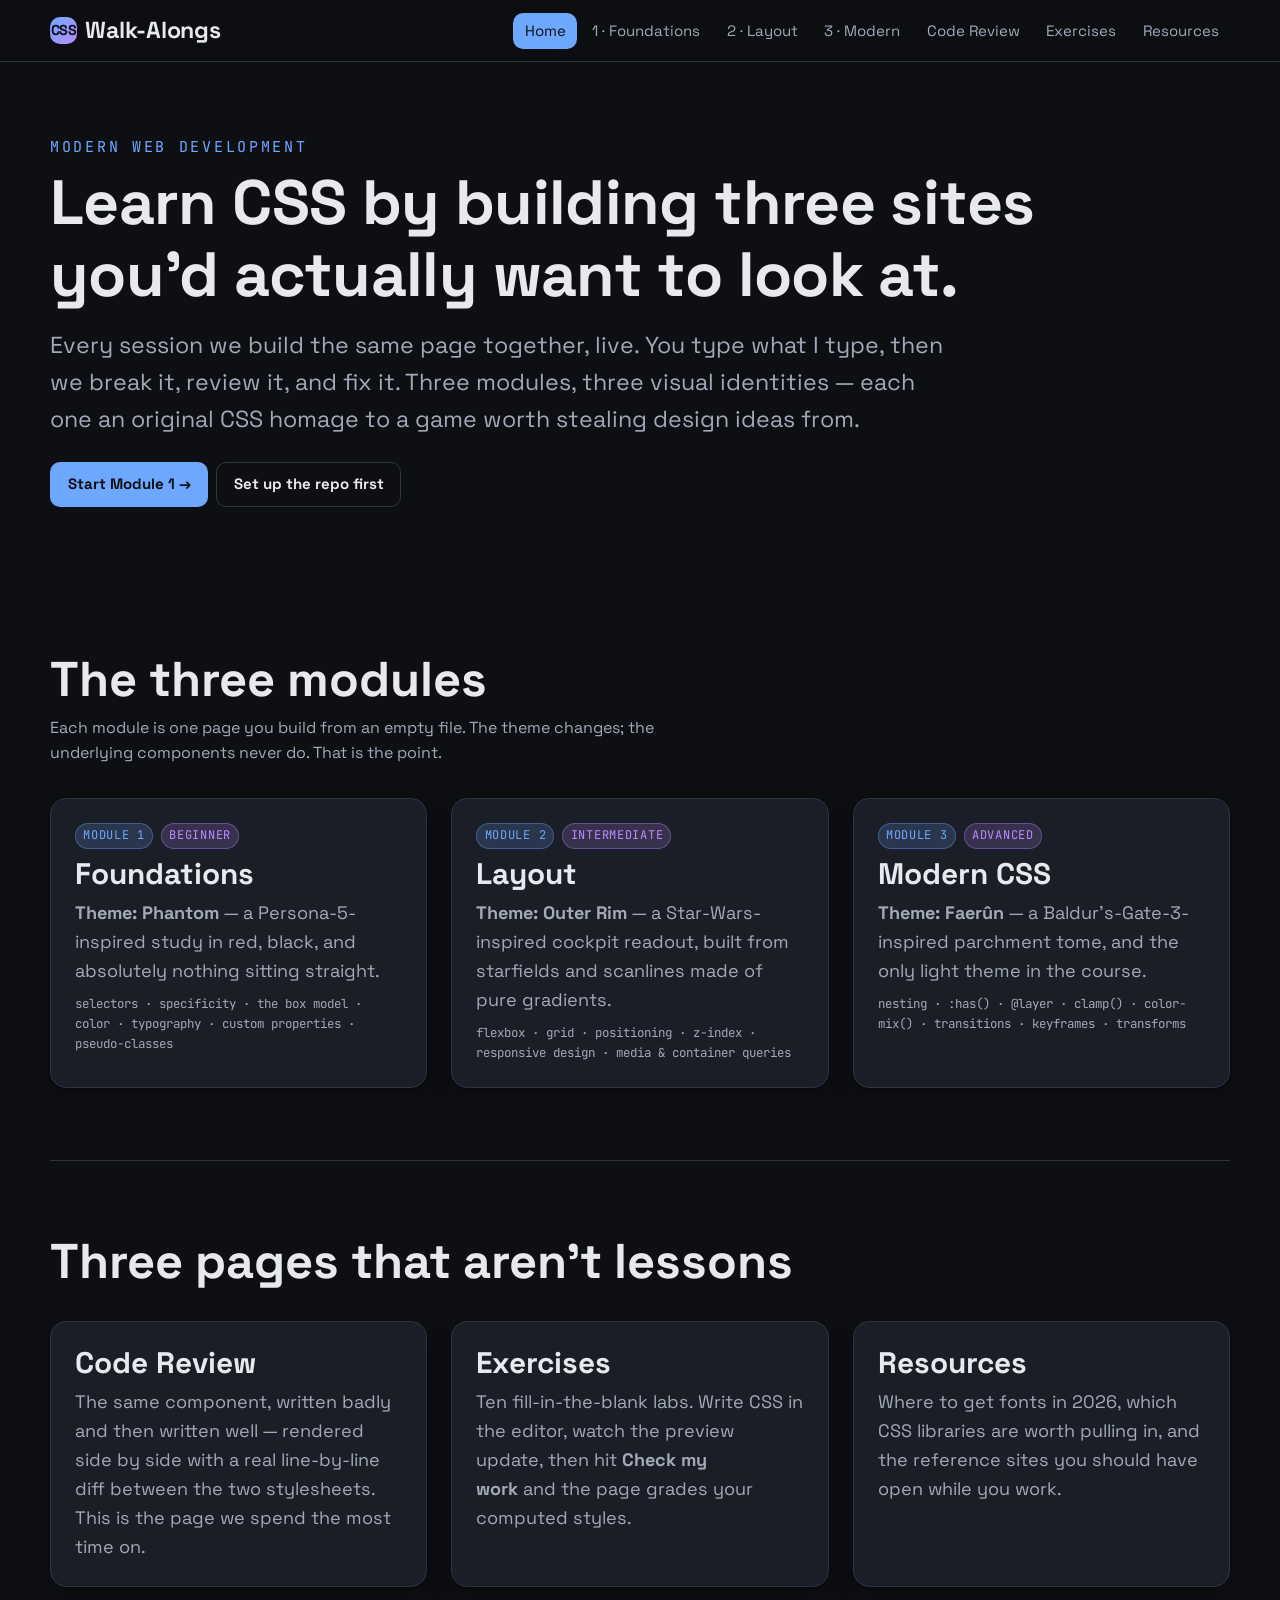
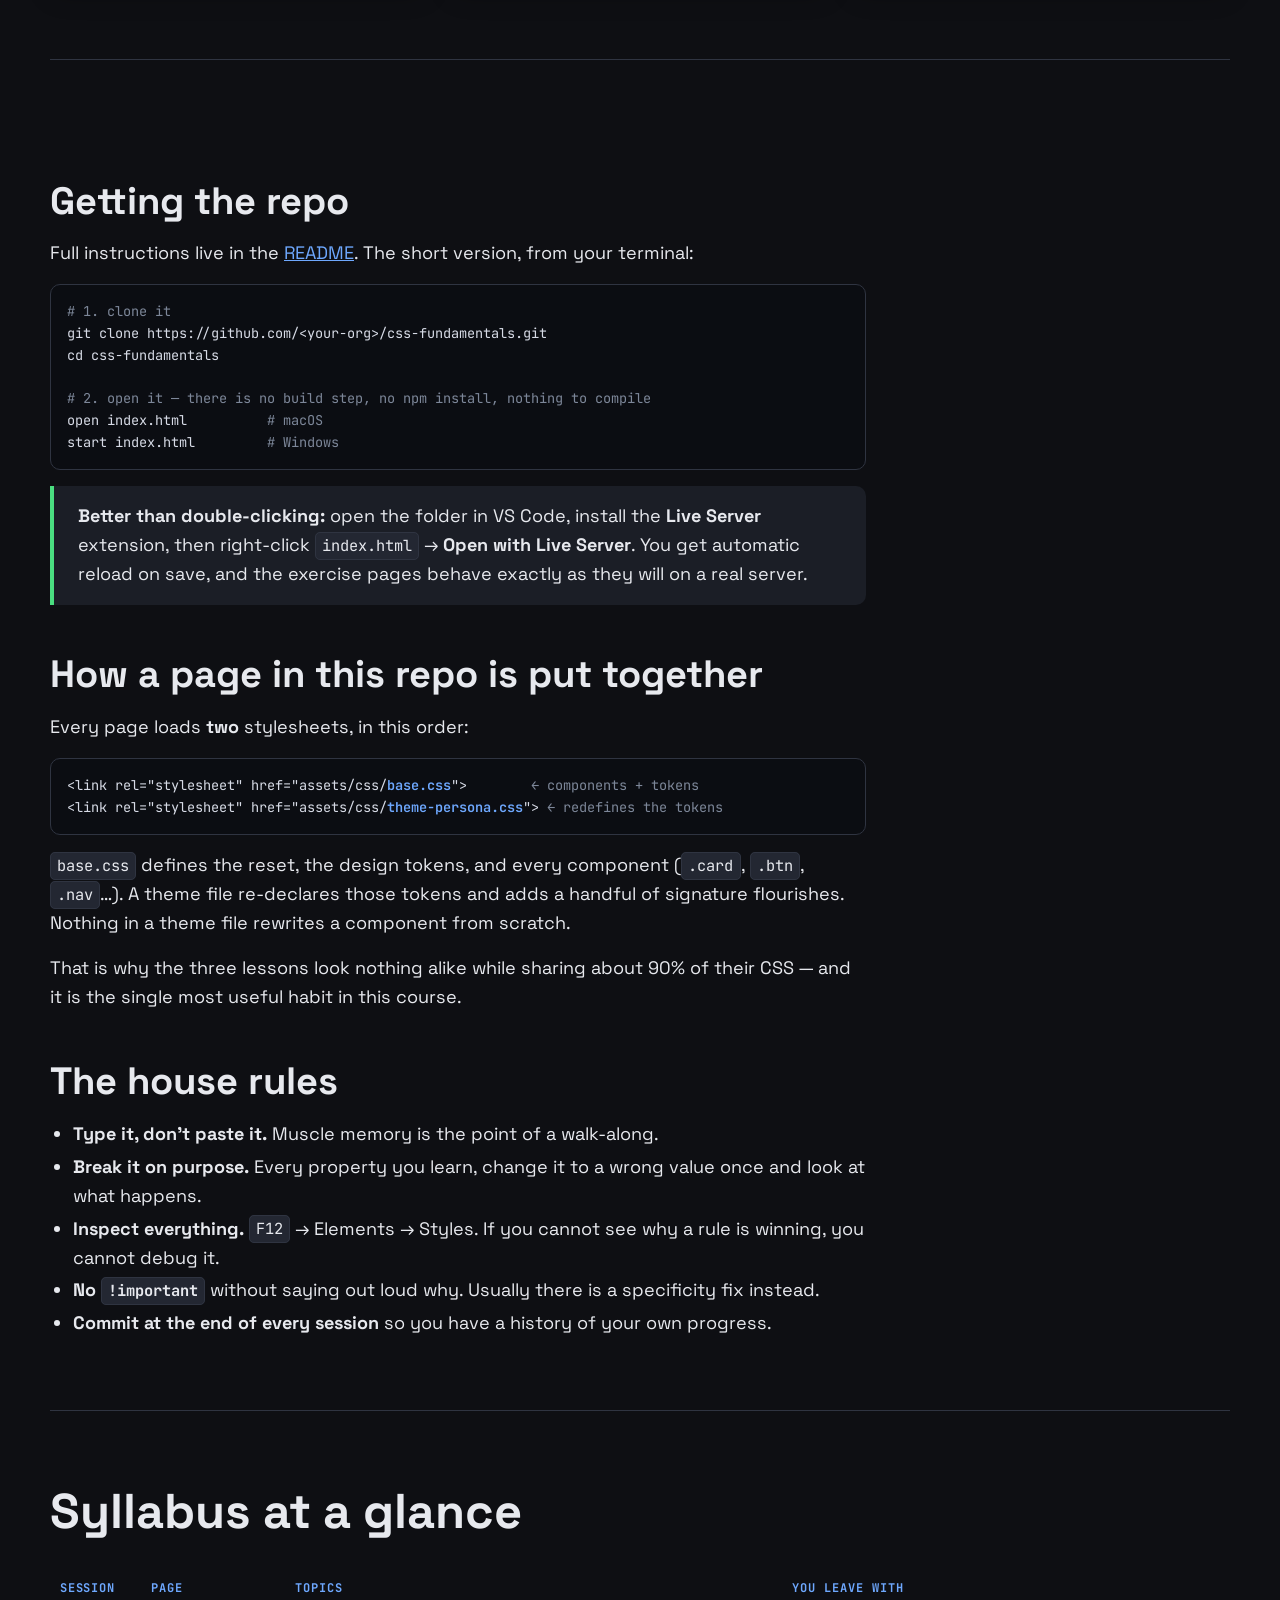
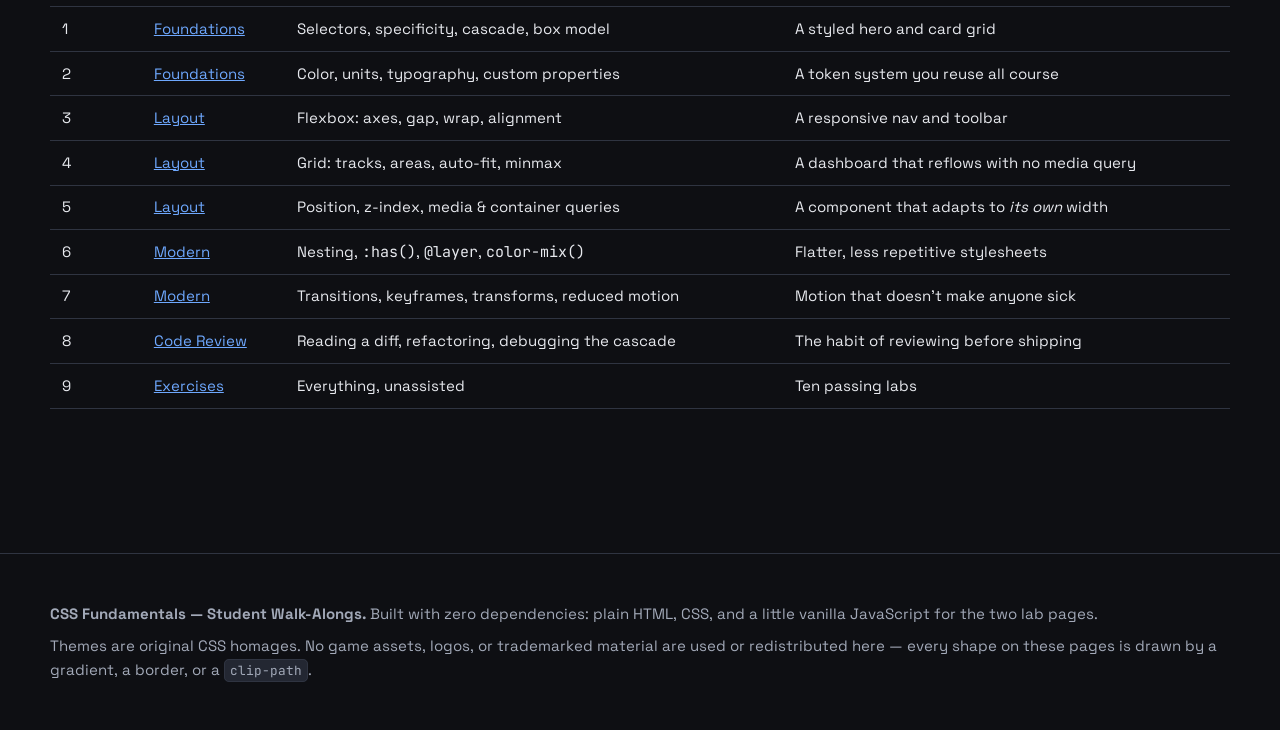
==== index.html @ 010ada00 "Add CSS Fundamentals course site A dependency-free teaching site for a beginner-to-advanced CSS cour" ====
<!doctype html>
<html lang="en">
<head>
<meta charset="utf-8">
<meta name="viewport" content="width=device-width, initial-scale=1">
<title>CSS Fundamentals — Student Walk-Alongs</title>
<meta name="description" content="A hands-on CSS course: three game-themed lessons, a live code-review page, and fill-in-the-blank exercises you can check in the browser.">
<link rel="icon" href="data:image/svg+xml,<svg xmlns=%22http://www.w3.org/2000/svg%22 viewBox=%220 0 100 100%22><text y=%22.9em%22 font-size=%2290%22>🎨</text></svg>">
<link rel="preconnect" href="https://fonts.googleapis.com">
<link rel="preconnect" href="https://fonts.gstatic.com" crossorigin>
<link href="https://fonts.googleapis.com/css2?family=Space+Grotesk:wght@400;500;700&family=JetBrains+Mono:wght@400;600&display=swap" rel="stylesheet">
<link rel="stylesheet" href="assets/css/base.css">
</head>
<body class="page">
<a class="skip-link" href="#main">Skip to content</a>

<header class="site-header">
  <div class="wrap site-header__inner">
    <a class="brand" href="index.html"><span class="brand__mark">CSS</span> Walk-Alongs</a>
    <nav class="nav" aria-label="Main">
      <a href="index.html" aria-current="page"><span>Home</span></a>
      <a href="lesson-1-persona.html"><span>1 · Foundations</span></a>
      <a href="lesson-2-starwars.html"><span>2 · Layout</span></a>
      <a href="lesson-3-baldursgate.html"><span>3 · Modern</span></a>
      <a href="code-review.html"><span>Code Review</span></a>
      <a href="exercises.html"><span>Exercises</span></a>
      <a href="resources.html"><span>Resources</span></a>
    </nav>
  </div>
</header>

<main id="main">

  <section class="wrap hero">
    <p class="eyebrow">Modern Web Development</p>
    <h1>Learn CSS by building three sites you'd actually want to look at.</h1>
    <p class="lede">
      Every session we build the same page together, live. You type what I type,
      then we break it, review it, and fix it. Three modules, three visual
      identities — each one an original CSS homage to a game worth stealing
      design ideas from.
    </p>
    <div class="cluster" style="margin-block-start: var(--space-m);">
      <a class="btn" href="lesson-1-persona.html">Start Module 1 →</a>
      <a class="btn btn--ghost" href="#setup">Set up the repo first</a>
    </div>
  </section>

  <section class="wrap section" id="modules">
    <h2 style="font-size: var(--step-4);">The three modules</h2>
    <p class="dim" style="margin-block: var(--space-2xs) var(--space-l); max-inline-size: 62ch;">
      Each module is one page you build from an empty file. The theme changes;
      the underlying components never do. That is the point.
    </p>

    <div class="grid" style="--min: 300px;">

      <a class="card" href="lesson-1-persona.html">
        <div class="cluster"><span class="tag">Module 1</span><span class="tag tag--2">Beginner</span></div>
        <h3>Foundations</h3>
        <p><b>Theme: Phantom</b> — a Persona-5-inspired study in red, black, and
          absolutely nothing sitting straight.</p>
        <p class="mono" style="font-size:0.78rem;">
          selectors · specificity · the box model · color · typography ·
          custom properties · pseudo-classes
        </p>
      </a>

      <a class="card" href="lesson-2-starwars.html">
        <div class="cluster"><span class="tag">Module 2</span><span class="tag tag--2">Intermediate</span></div>
        <h3>Layout</h3>
        <p><b>Theme: Outer Rim</b> — a Star-Wars-inspired cockpit readout, built
          from starfields and scanlines made of pure gradients.</p>
        <p class="mono" style="font-size:0.78rem;">
          flexbox · grid · positioning · z-index · responsive design ·
          media &amp; container queries
        </p>
      </a>

      <a class="card" href="lesson-3-baldursgate.html">
        <div class="cluster"><span class="tag">Module 3</span><span class="tag tag--2">Advanced</span></div>
        <h3>Modern CSS</h3>
        <p><b>Theme: Faerûn</b> — a Baldur's-Gate-3-inspired parchment tome, and
          the only light theme in the course.</p>
        <p class="mono" style="font-size:0.78rem;">
          nesting · :has() · @layer · clamp() · color-mix() · transitions ·
          keyframes · transforms
        </p>
      </a>

    </div>
  </section>

  <section class="wrap section" id="tools">
    <h2 style="font-size: var(--step-4);">Three pages that aren't lessons</h2>
    <div class="grid" style="--min: 260px; margin-block-start: var(--space-l);">

      <a class="card" href="code-review.html">
        <h3>Code Review</h3>
        <p>The same component, written badly and then written well — rendered
          side by side with a real line-by-line diff between the two
          stylesheets. This is the page we spend the most time on.</p>
      </a>

      <a class="card" href="exercises.html">
        <h3>Exercises</h3>
        <p>Ten fill-in-the-blank labs. Write CSS in the editor, watch the
          preview update, then hit <b>Check my work</b> and the page grades
          your computed styles.</p>
      </a>

      <a class="card" href="resources.html">
        <h3>Resources</h3>
        <p>Where to get fonts in 2026, which CSS libraries are worth pulling in,
          and the reference sites you should have open while you work.</p>
      </a>

    </div>
  </section>

  <section class="wrap section" id="setup">
    <div class="prose">
      <h2>Getting the repo</h2>
      <p>
        Full instructions live in the <a href="README.md">README</a>. The short
        version, from your terminal:
      </p>
      <pre class="code"><i># 1. clone it</i>
git clone https://github.com/&lt;your-org&gt;/css-fundamentals.git
cd css-fundamentals

<i># 2. open it — there is no build step, no npm install, nothing to compile</i>
open index.html          <i># macOS</i>
start index.html         <i># Windows</i></pre>
      <div class="note note--tip">
        <strong>Better than double-clicking:</strong> open the folder in VS Code,
        install the <b>Live Server</b> extension, then right-click
        <code class="inline">index.html</code> → <b>Open with Live Server</b>.
        You get automatic reload on save, and the exercise pages behave exactly
        as they will on a real server.
      </div>

      <h2>How a page in this repo is put together</h2>
      <p>
        Every page loads <b>two</b> stylesheets, in this order:
      </p>
      <pre class="code">&lt;link rel="stylesheet" href="assets/css/<b>base.css</b>"&gt;        <i>← components + tokens</i>
&lt;link rel="stylesheet" href="assets/css/<b>theme-persona.css</b>"&gt; <i>← redefines the tokens</i></pre>
      <p>
        <code class="inline">base.css</code> defines the reset, the design
        tokens, and every component (<code class="inline">.card</code>,
        <code class="inline">.btn</code>, <code class="inline">.nav</code>…).
        A theme file re-declares those tokens and adds a handful of signature
        flourishes. Nothing in a theme file rewrites a component from scratch.
      </p>
      <p>
        That is why the three lessons look nothing alike while sharing about
        90% of their CSS — and it is the single most useful habit in this
        course.
      </p>

      <h2>The house rules</h2>
      <ul>
        <li><b>Type it, don't paste it.</b> Muscle memory is the point of a walk-along.</li>
        <li><b>Break it on purpose.</b> Every property you learn, change it to a wrong value once and look at what happens.</li>
        <li><b>Inspect everything.</b> <code class="inline">F12</code> → Elements → Styles. If you cannot see why a rule is winning, you cannot debug it.</li>
        <li><b>No <code class="inline">!important</code></b> without saying out loud why. Usually there is a specificity fix instead.</li>
        <li><b>Commit at the end of every session</b> so you have a history of your own progress.</li>
      </ul>
    </div>
  </section>

  <section class="wrap section" id="syllabus">
    <h2 style="font-size: var(--step-4); margin-block-end: var(--space-l);">Syllabus at a glance</h2>
    <div class="table-scroll">
      <table class="data">
        <thead>
          <tr><th>Session</th><th>Page</th><th>Topics</th><th>You leave with</th></tr>
        </thead>
        <tbody>
          <tr>
            <td>1</td><td><a href="lesson-1-persona.html">Foundations</a></td>
            <td>Selectors, specificity, cascade, box model</td>
            <td>A styled hero and card grid</td>
          </tr>
          <tr>
            <td>2</td><td><a href="lesson-1-persona.html#type">Foundations</a></td>
            <td>Color, units, typography, custom properties</td>
            <td>A token system you reuse all course</td>
          </tr>
          <tr>
            <td>3</td><td><a href="lesson-2-starwars.html#flex">Layout</a></td>
            <td>Flexbox: axes, gap, wrap, alignment</td>
            <td>A responsive nav and toolbar</td>
          </tr>
          <tr>
            <td>4</td><td><a href="lesson-2-starwars.html#grid">Layout</a></td>
            <td>Grid: tracks, areas, auto-fit, minmax</td>
            <td>A dashboard that reflows with no media query</td>
          </tr>
          <tr>
            <td>5</td><td><a href="lesson-2-starwars.html#responsive">Layout</a></td>
            <td>Position, z-index, media &amp; container queries</td>
            <td>A component that adapts to <em>its own</em> width</td>
          </tr>
          <tr>
            <td>6</td><td><a href="lesson-3-baldursgate.html#nesting">Modern</a></td>
            <td>Nesting, <code>:has()</code>, <code>@layer</code>, <code>color-mix()</code></td>
            <td>Flatter, less repetitive stylesheets</td>
          </tr>
          <tr>
            <td>7</td><td><a href="lesson-3-baldursgate.html#motion">Modern</a></td>
            <td>Transitions, keyframes, transforms, reduced motion</td>
            <td>Motion that doesn't make anyone sick</td>
          </tr>
          <tr>
            <td>8</td><td><a href="code-review.html">Code Review</a></td>
            <td>Reading a diff, refactoring, debugging the cascade</td>
            <td>The habit of reviewing before shipping</td>
          </tr>
          <tr>
            <td>9</td><td><a href="exercises.html">Exercises</a></td>
            <td>Everything, unassisted</td>
            <td>Ten passing labs</td>
          </tr>
        </tbody>
      </table>
    </div>
  </section>

</main>

<footer class="site-footer">
  <div class="wrap">
    <p><b>CSS Fundamentals — Student Walk-Alongs.</b> Built with zero dependencies:
       plain HTML, CSS, and a little vanilla JavaScript for the two lab pages.</p>
    <p style="margin-block-start: var(--space-2xs);">
      Themes are original CSS homages. No game assets, logos, or trademarked
      material are used or redistributed here — every shape on these pages is
      drawn by a gradient, a border, or a <code class="inline">clip-path</code>.
    </p>
  </div>
</footer>

</body>
</html>
---- assets/css/base.css ----
/* ==========================================================================
   base.css — the shared foundation for every page in this course.
   --------------------------------------------------------------------------
   Read this file first. Everything else in /assets/css only *re-declares the
   custom properties* defined here. That is the whole trick behind theming:
   one set of components, many looks.

   Sections:
     1. Modern reset
     2. Design tokens (custom properties)
     3. Layout primitives
     4. Components (header, cards, buttons, code blocks, tables, footer)
     5. Utilities
     6. Accessibility & print
   ========================================================================== */


/* 1. MODERN RESET ========================================================= */
/* A reset erases the browser's opinionated defaults so every browser starts
   from the same place. This is a trimmed version of the Josh Comeau reset. */

*,
*::before,
*::after {
  box-sizing: border-box;  /* padding + border count INSIDE the width */
}

* {
  margin: 0;               /* kill default margins; we add them back on purpose */
}

html {
  -webkit-text-size-adjust: 100%;
  scroll-behavior: smooth;
}

/* Respect people who get motion sick. Always pair smooth scroll with this. */
@media (prefers-reduced-motion: reduce) {
  html { scroll-behavior: auto; }
  *, *::before, *::after {
    animation-duration: 0.01ms !important;
    animation-iteration-count: 1 !important;
    transition-duration: 0.01ms !important;
  }
}

body {
  min-block-size: 100vh;
  line-height: 1.6;
  -webkit-font-smoothing: antialiased;
  font-family: var(--font-body);
  background-color: var(--bg);
  color: var(--text);
}

img, picture, video, canvas, svg {
  display: block;      /* removes the mysterious gap under images */
  max-inline-size: 100%;
}

input, button, textarea, select {
  font: inherit;       /* form controls do NOT inherit fonts by default */
  color: inherit;
}

p, h1, h2, h3, h4, h5, h6 {
  overflow-wrap: break-word;
}

h1, h2, h3, h4 {
  line-height: 1.15;
  text-wrap: balance;  /* modern: stops one lonely word on the last line */
  font-family: var(--font-display);
  font-weight: var(--display-weight, 700);
}

p { text-wrap: pretty; }

a { color: var(--accent); }


/* 2. DESIGN TOKENS ======================================================== */
/* Custom properties ("CSS variables"). They cascade and inherit, which is why
   re-declaring them on :root in a theme file re-skins the entire site. */

:root {
  /* -- Color ------------------------------------------------------------- */
  --bg:          #0e0f13;
  --bg-2:        #15171d;
  --surface:     #1b1e26;
  --surface-2:   #232732;
  --border:      #2f3441;
  --text:        #e7e9ee;
  --text-dim:    #a2a9b8;
  --accent:      #6ea8fe;
  --accent-2:    #b98cff;
  --ok:          #4ade80;
  --warn:        #fbbf24;
  --err:         #f87171;

  /* -- Type -------------------------------------------------------------- */
  --font-display: "Space Grotesk", "Segoe UI", system-ui, sans-serif;
  --font-body:    "Space Grotesk", system-ui, -apple-system, sans-serif;
  --font-mono:    "JetBrains Mono", ui-monospace, "SF Mono", Menlo, monospace;
  --display-weight: 700;
  --display-transform: none;
  --display-spacing: -0.01em;

  /* Fluid type with clamp(): min, preferred (scales with viewport), max.
     No media queries needed — this is the modern way to size headings. */
  --step--1: clamp(0.83rem, 0.79rem + 0.20vw, 0.94rem);
  --step-0:  clamp(1.00rem, 0.95rem + 0.25vw, 1.13rem);
  --step-1:  clamp(1.20rem, 1.11rem + 0.44vw, 1.45rem);
  --step-2:  clamp(1.44rem, 1.30rem + 0.71vw, 1.86rem);
  --step-3:  clamp(1.73rem, 1.51rem + 1.10vw, 2.38rem);
  --step-4:  clamp(2.07rem, 1.74rem + 1.65vw, 3.05rem);
  --step-5:  clamp(2.49rem, 2.00rem + 2.44vw, 3.91rem);

  /* -- Space (a consistent scale beats random pixel values) -------------- */
  --space-3xs: 0.25rem;
  --space-2xs: 0.5rem;
  --space-xs:  0.75rem;
  --space-s:   1rem;
  --space-m:   1.5rem;
  --space-l:   2rem;
  --space-xl:  3rem;
  --space-2xl: 4.5rem;

  /* -- Shape & depth ----------------------------------------------------- */
  --radius:      10px;
  --radius-lg:   16px;
  --border-w:    1px;
  --shadow:      0 1px 2px rgb(0 0 0 / 0.3), 0 8px 24px rgb(0 0 0 / 0.25);
  --ring:        0 0 0 3px color-mix(in srgb, var(--accent) 45%, transparent);

  /* -- Motion ------------------------------------------------------------ */
  --ease: cubic-bezier(0.2, 0.8, 0.2, 1);
  --dur:  180ms;

  /* -- Layout ------------------------------------------------------------ */
  --measure: 68ch;      /* comfortable reading width */
  --page-max: 1180px;

  /* Theme hooks that themes override; harmless defaults here. */
  --card-skew: 0deg;
  --page-texture: none;
  --page-texture-size: auto;

  color-scheme: dark;
}


/* 3. LAYOUT PRIMITIVES ==================================================== */

/* The page texture. Both the image AND its size have to be set on the same
   element — a theme that declares `background-size` on :root is styling <html>,
   which has no background image, so the tiling silently never happens.
   `background-attachment: fixed` is deliberately avoided: a 6px tile repainted
   on every scroll frame is one of the easiest ways to make a page feel slow. */
.page {
  background-image: var(--page-texture);
  background-size: var(--page-texture-size);
  background-repeat: repeat;
}

/* The one container to rule them all. */
.wrap {
  inline-size: min(100% - 2rem, var(--page-max));
  margin-inline: auto;
}

.stack > * + * { margin-block-start: var(--flow, var(--space-m)); }

.prose {
  max-inline-size: var(--measure);
  font-size: var(--step-0);
}
.prose > * + * { margin-block-start: var(--space-s); }
.prose h2 { margin-block-start: var(--space-xl); font-size: var(--step-3); }
.prose h3 { margin-block-start: var(--space-l); font-size: var(--step-2); }
.prose ul, .prose ol { padding-inline-start: 1.25em; }
.prose li + li { margin-block-start: var(--space-3xs); }
.prose code { font-family: var(--font-mono); font-size: 0.9em; }

/* Auto-responsive grid: no media query required. Each column is at least
   --min wide; the browser fits as many as will comfortably go. */
.grid {
  display: grid;
  gap: var(--space-m);
  grid-template-columns: repeat(auto-fit, minmax(min(var(--min, 260px), 100%), 1fr));
}

.cluster {
  display: flex;
  flex-wrap: wrap;
  gap: var(--space-2xs);
  align-items: center;
}

.section { padding-block: var(--space-2xl); }
.section + .section { border-block-start: var(--border-w) solid var(--border); }


/* 4. COMPONENTS =========================================================== */

/* -- Site header ---------------------------------------------------------- */
.site-header {
  position: sticky;
  top: 0;
  z-index: 50;
  background-color: color-mix(in srgb, var(--bg) 82%, transparent);
  backdrop-filter: blur(10px);
  border-block-end: var(--border-w) solid var(--border);
}

.site-header__inner {
  display: flex;
  flex-wrap: wrap;
  align-items: center;
  justify-content: space-between;
  gap: var(--space-s);
  padding-block: var(--space-xs);
}

.brand {
  display: inline-flex;
  align-items: center;
  gap: var(--space-2xs);
  font-family: var(--font-display);
  font-weight: var(--display-weight);
  letter-spacing: var(--display-spacing);
  text-transform: var(--display-transform);
  font-size: var(--step-1);
  color: var(--text);
  text-decoration: none;
}
.brand__mark {
  display: grid;
  place-items: center;
  inline-size: 1.9em;
  block-size: 1.9em;
  border-radius: var(--radius);
  background: linear-gradient(135deg, var(--accent), var(--accent-2));
  color: var(--bg);
  font-size: 0.62em;
  font-weight: 800;
}

.nav { display: flex; flex-wrap: wrap; gap: var(--space-3xs); }
.nav a {
  padding: 0.4em 0.75em;
  border-radius: var(--radius);
  color: var(--text-dim);
  text-decoration: none;
  font-size: var(--step--1);
  transition: color var(--dur) var(--ease), background-color var(--dur) var(--ease);
}
.nav a:hover { color: var(--text); background-color: var(--surface); }
/* aria-current is set in the HTML — style state from the accessible attribute,
   not from an extra "active" class. */
.nav a[aria-current="page"] { color: var(--bg); background-color: var(--accent); }

/* -- Hero ----------------------------------------------------------------- */
.hero { padding-block: var(--space-2xl); }
.hero h1 {
  font-size: var(--step-5);
  text-transform: var(--display-transform);
  letter-spacing: var(--display-spacing);
}
.hero p.lede {
  margin-block-start: var(--space-s);
  max-inline-size: 60ch;
  font-size: var(--step-1);
  color: var(--text-dim);
}

.eyebrow {
  display: inline-block;
  font-family: var(--font-mono);
  font-size: var(--step--1);
  letter-spacing: 0.18em;
  text-transform: uppercase;
  color: var(--accent);
  margin-block-end: var(--space-2xs);
}

/* -- Card ----------------------------------------------------------------- */
.card {
  display: flex;
  flex-direction: column;
  gap: var(--space-2xs);
  padding: var(--space-m);
  background-color: var(--surface);
  border: var(--border-w) solid var(--border);
  border-radius: var(--radius-lg);
  box-shadow: var(--shadow);
  transform: skewY(var(--card-skew));
  transition: transform var(--dur) var(--ease), border-color var(--dur) var(--ease);
}
.card > * { transform: skewY(calc(-1 * var(--card-skew))); }
.card h3 { font-size: var(--step-2); }
.card p  { color: var(--text-dim); font-size: var(--step-0); }

/* :has() = the parent selector. Style the card because of what's inside it. */
.card:has(a:hover) { border-color: var(--accent); }

a.card { text-decoration: none; color: inherit; }
a.card:hover { transform: skewY(var(--card-skew)) translateY(-3px); }

/* -- Buttons -------------------------------------------------------------- */
.btn {
  display: inline-flex;
  align-items: center;
  gap: 0.5em;
  padding: 0.6em 1.1em;
  border: var(--border-w) solid transparent;
  border-radius: var(--radius);
  background-color: var(--accent);
  color: var(--bg);
  font-weight: 700;
  font-size: var(--step--1);
  text-decoration: none;
  cursor: pointer;
  transition: transform var(--dur) var(--ease), filter var(--dur) var(--ease);
}
.btn:hover  { filter: brightness(1.1); transform: translateY(-1px); }
.btn:active { transform: translateY(0); }

.btn--ghost {
  background-color: transparent;
  border-color: var(--border);
  color: var(--text);
}
.btn--ghost:hover { border-color: var(--accent); color: var(--accent); }

/* -- Badges / tags -------------------------------------------------------- */
.tag {
  display: inline-block;
  padding: 0.2em 0.6em;
  border-radius: 999px;
  background-color: color-mix(in srgb, var(--accent) 18%, transparent);
  color: var(--accent);
  border: 1px solid color-mix(in srgb, var(--accent) 35%, transparent);
  font-family: var(--font-mono);
  font-size: 0.75rem;
  letter-spacing: 0.06em;
  text-transform: uppercase;
}
.tag--2 {
  background-color: color-mix(in srgb, var(--accent-2) 18%, transparent);
  color: var(--accent-2);
  border-color: color-mix(in srgb, var(--accent-2) 35%, transparent);
}

/* -- Code ----------------------------------------------------------------- */
pre.code {
  overflow-x: auto;                 /* wide code scrolls itself, never the page */
  padding: var(--space-s);
  background-color: #0b0d12;
  border: var(--border-w) solid var(--border);
  border-radius: var(--radius);
  font-family: var(--font-mono);
  font-size: 0.85rem;
  line-height: 1.6;
  color: #d7dbe6;
  tab-size: 2;
}
pre.code b   { color: var(--accent);   font-weight: 600; } /* selector / property */
pre.code i   { color: #7d8799; font-style: normal; }       /* comment */
pre.code u   { color: var(--warn); text-decoration: none; }/* value */
pre.code mark {
  background-color: color-mix(in srgb, var(--ok) 22%, transparent);
  color: inherit;
  border-radius: 3px;
}

code.inline {
  padding: 0.15em 0.4em;
  border-radius: 5px;
  background-color: var(--surface-2);
  border: 1px solid var(--border);
  font-family: var(--font-mono);
  font-size: 0.85em;
}

/* -- Callouts ------------------------------------------------------------- */
.note {
  padding: var(--space-s) var(--space-m);
  border-inline-start: 4px solid var(--accent);
  border-radius: 0 var(--radius) var(--radius) 0;
  background-color: var(--surface);
  font-size: var(--step-0);
}
.note--warn { border-inline-start-color: var(--warn); }
.note--tip  { border-inline-start-color: var(--ok); }
.note strong { color: var(--text); }

/* -- Table ---------------------------------------------------------------- */
.table-scroll { overflow-x: auto; }
table.data {
  inline-size: 100%;
  border-collapse: collapse;
  font-size: var(--step--1);
}
table.data th,
table.data td {
  padding: 0.65em 0.8em;
  text-align: start;
  border-block-end: 1px solid var(--border);
  vertical-align: top;
}
table.data thead th {
  color: var(--accent);
  font-family: var(--font-mono);
  text-transform: uppercase;
  letter-spacing: 0.08em;
  font-size: 0.75rem;
}
table.data tbody tr:hover { background-color: var(--surface); }
table.data code { font-family: var(--font-mono); color: var(--text); }

/* -- Footer --------------------------------------------------------------- */
.site-footer {
  margin-block-start: var(--space-2xl);
  padding-block: var(--space-xl);
  border-block-start: var(--border-w) solid var(--border);
  color: var(--text-dim);
  font-size: var(--step--1);
}
.site-footer a { color: var(--text-dim); }
.site-footer a:hover { color: var(--accent); }


/* 5. UTILITIES ============================================================ */
.center-text  { text-align: center; }
.dim          { color: var(--text-dim); }
.mono         { font-family: var(--font-mono); }
.mt-0         { margin-block-start: 0; }
.flow-tight   { --flow: var(--space-2xs); }


/* 6. ACCESSIBILITY & PRINT ================================================ */

/* Never remove focus outlines. Replace them with something better. */
:focus-visible {
  outline: 2px solid var(--accent);
  outline-offset: 2px;
  border-radius: 4px;
}

/* Visible only to screen readers. */
.visually-hidden {
  position: absolute;
  inline-size: 1px; block-size: 1px;
  padding: 0; margin: -1px;
  overflow: hidden;
  clip-path: inset(50%);
  white-space: nowrap;
}

.skip-link {
  position: absolute;
  inset-inline-start: var(--space-s);
  inset-block-start: -4rem;
  z-index: 100;
  padding: 0.6em 1em;
  background-color: var(--accent);
  color: var(--bg);
  border-radius: 0 0 var(--radius) var(--radius);
  text-decoration: none;
  transition: inset-block-start var(--dur) var(--ease);
}
.skip-link:focus { inset-block-start: 0; }

@media print {
  .site-header, .site-footer, .btn { display: none; }
  body { background: #fff; color: #000; }
}


/* 7. LESSON DEMO BLOCKS =================================================== */
/* A "stage" for showing a live example next to the code that produced it. */

.demo {
  padding: var(--space-m);
  background-color: var(--bg-2);
  border: var(--border-w) solid var(--border);
  border-radius: var(--radius);
}
.demo__label {
  display: block;
  margin-block-end: var(--space-2xs);
  font-family: var(--font-mono);
  font-size: 0.72rem;
  letter-spacing: 0.12em;
  text-transform: uppercase;
  color: var(--text-dim);
}

/* Code and its result, side by side on wide screens, stacked on narrow. */
.side-by-side {
  display: grid;
  gap: var(--space-s);
  grid-template-columns: repeat(auto-fit, minmax(min(340px, 100%), 1fr));
  align-items: start;
}

/* Table of contents rail.
   NOT sticky by default: on a narrow screen the layout collapses to one
   column, and a sticky element there just parks itself on top of the article
   text. It only earns `sticky` once it has a column of its own — see the
   media query at the end of this section. */
.toc {
  font-size: var(--step--1);
}
.toc ol { list-style: none; padding: 0; counter-reset: toc; }
.toc li { counter-increment: toc; }
.toc a {
  display: block;
  padding: 0.3em 0;
  color: var(--text-dim);
  text-decoration: none;
  border-inline-start: 2px solid var(--border);
  padding-inline-start: 0.8em;
}
.toc a::before { content: counter(toc, decimal-leading-zero) "  "; font-family: var(--font-mono); opacity: 0.6; }
.toc a:hover { color: var(--accent); border-inline-start-color: var(--accent); }

/* The lesson shell: content plus a table-of-contents rail.
   `minmax(0, 1fr)` rather than plain `1fr` is load-bearing. A grid item's
   automatic minimum size is its MIN-CONTENT, and a `pre` full of
   `white-space: pre` code has a min-content as wide as its longest line — so
   a plain `1fr` track silently inflates and the whole page scrolls sideways
   on a phone. The 0 minimum tells the track it is allowed to be narrower
   than its contents, and the `overflow-x: auto` on `pre.code` then does its
   job. This is the single most common cause of unexpected horizontal
   scrollbars in grid and flex layouts. */
.lesson-layout {
  display: grid;
  gap: var(--space-xl);
  grid-template-columns: minmax(0, 1fr);
}
.lesson-layout > * { min-inline-size: 0; }
@media (min-width: 1000px) {
  .lesson-layout { grid-template-columns: 210px minmax(0, 1fr); }
  /* Now that the rail has its own column, it can follow the reader. */
  .toc {
    position: sticky;
    top: 5rem;
    align-self: start;
  }
}

/* Little labelled boxes used to demonstrate the box model, flex, and grid. */
.box-demo {
  display: grid;
  place-items: center;
  min-block-size: 3.5rem;
  padding: var(--space-2xs);
  background-color: color-mix(in srgb, var(--accent) 22%, var(--surface));
  border: 1px solid var(--accent);
  border-radius: var(--radius);
  font-family: var(--font-mono);
  font-size: 0.8rem;
  color: var(--text);
}
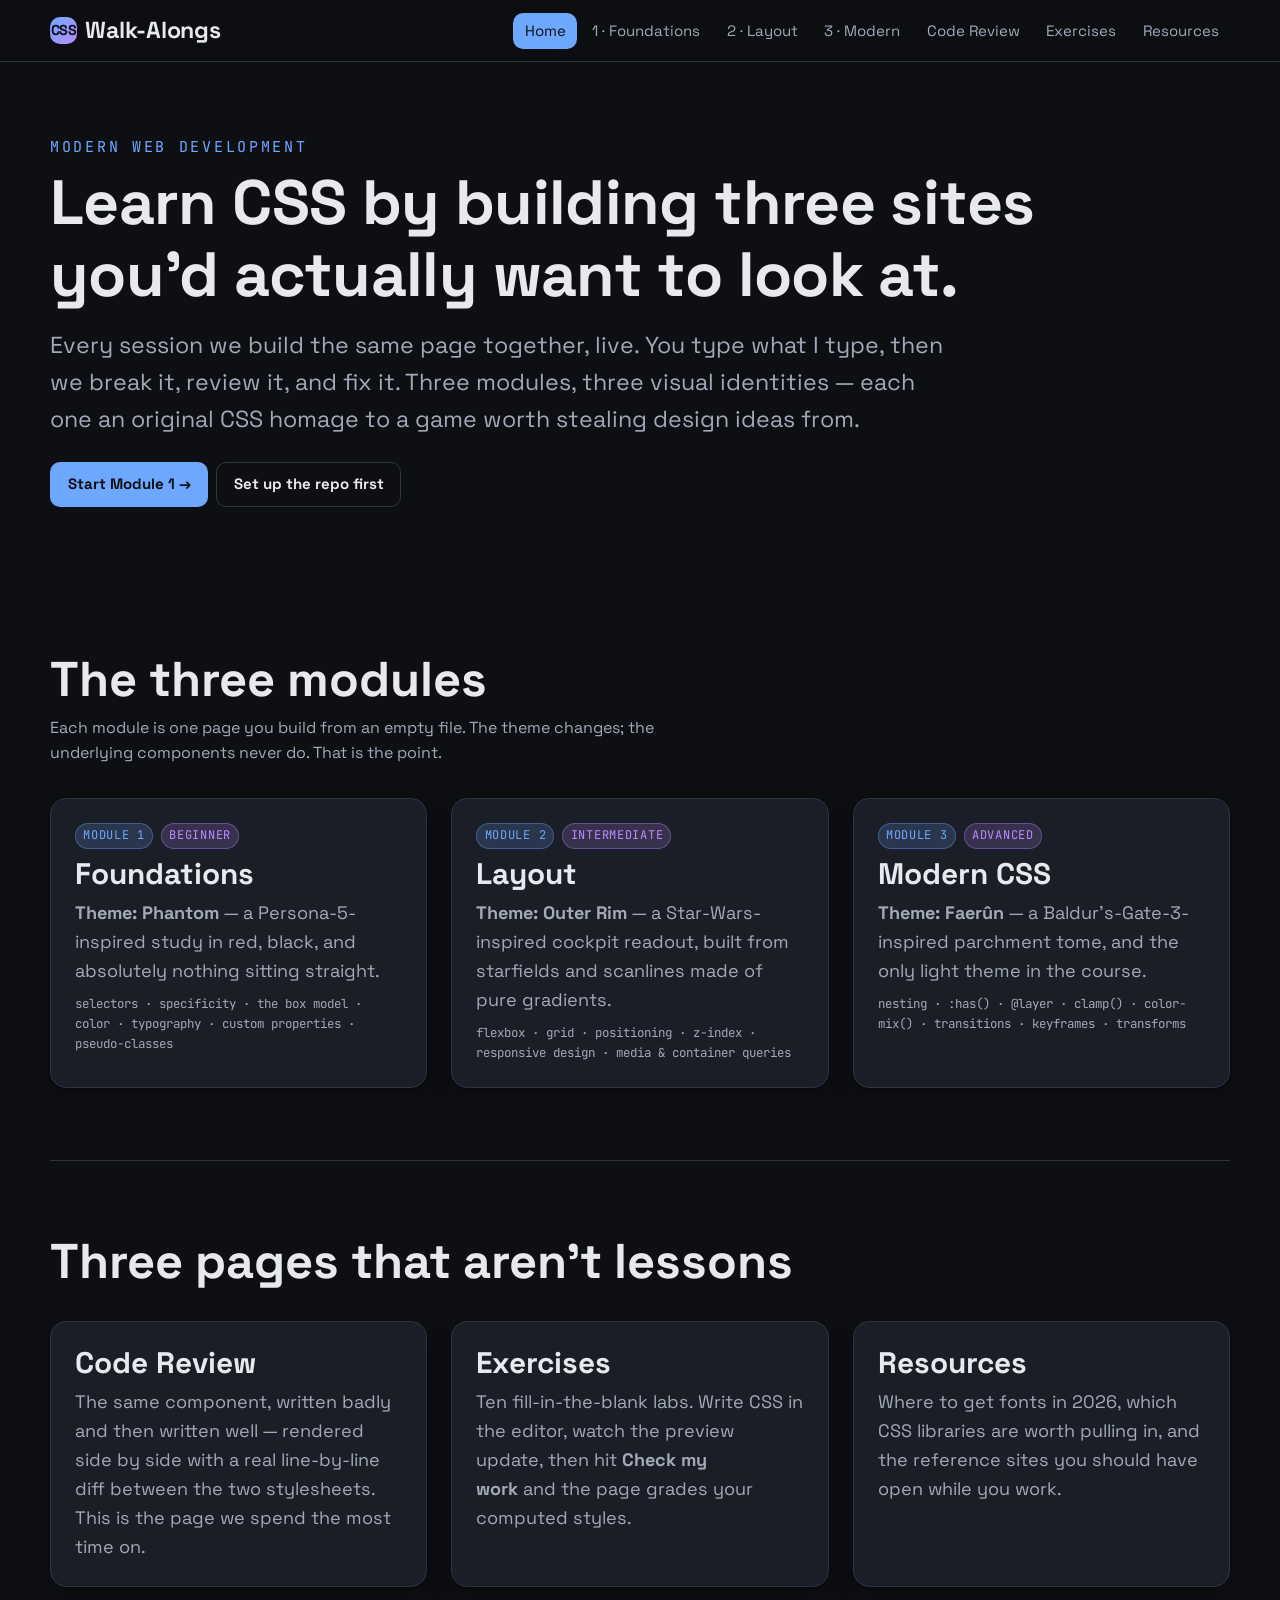
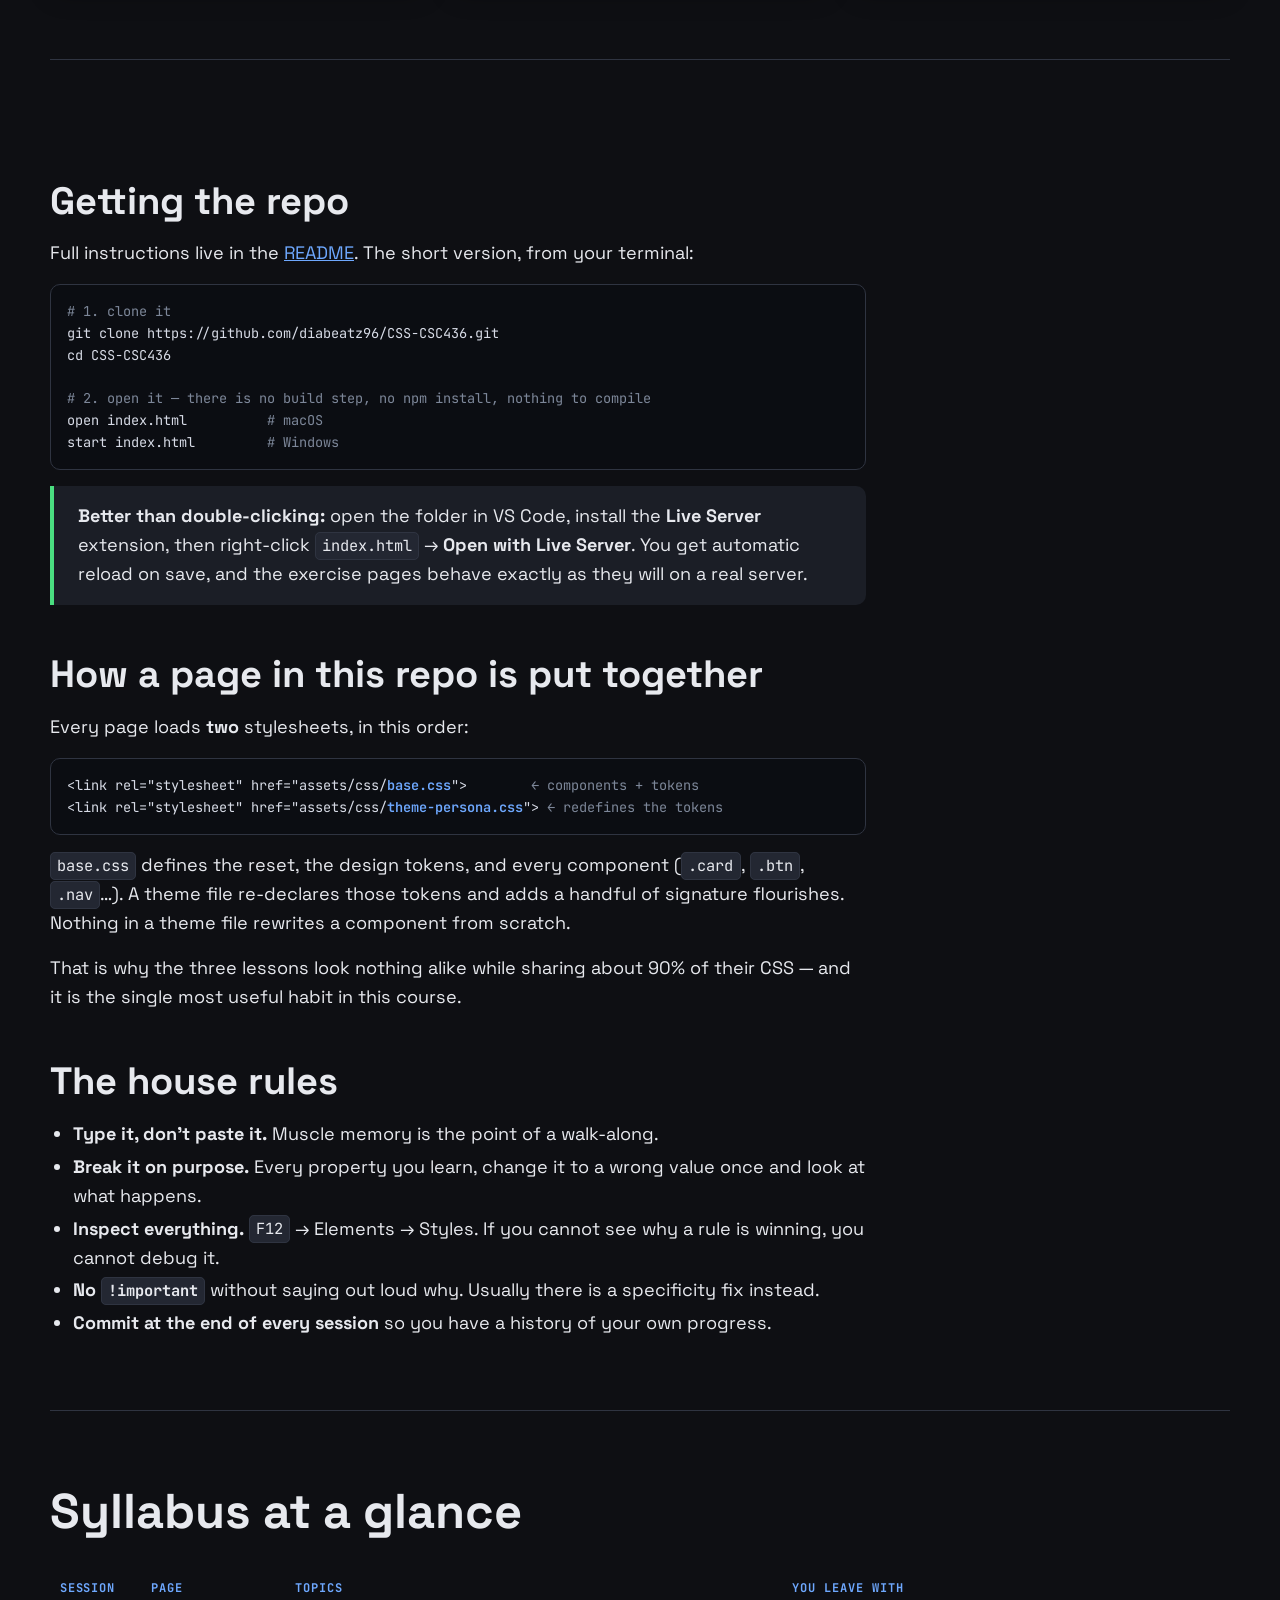
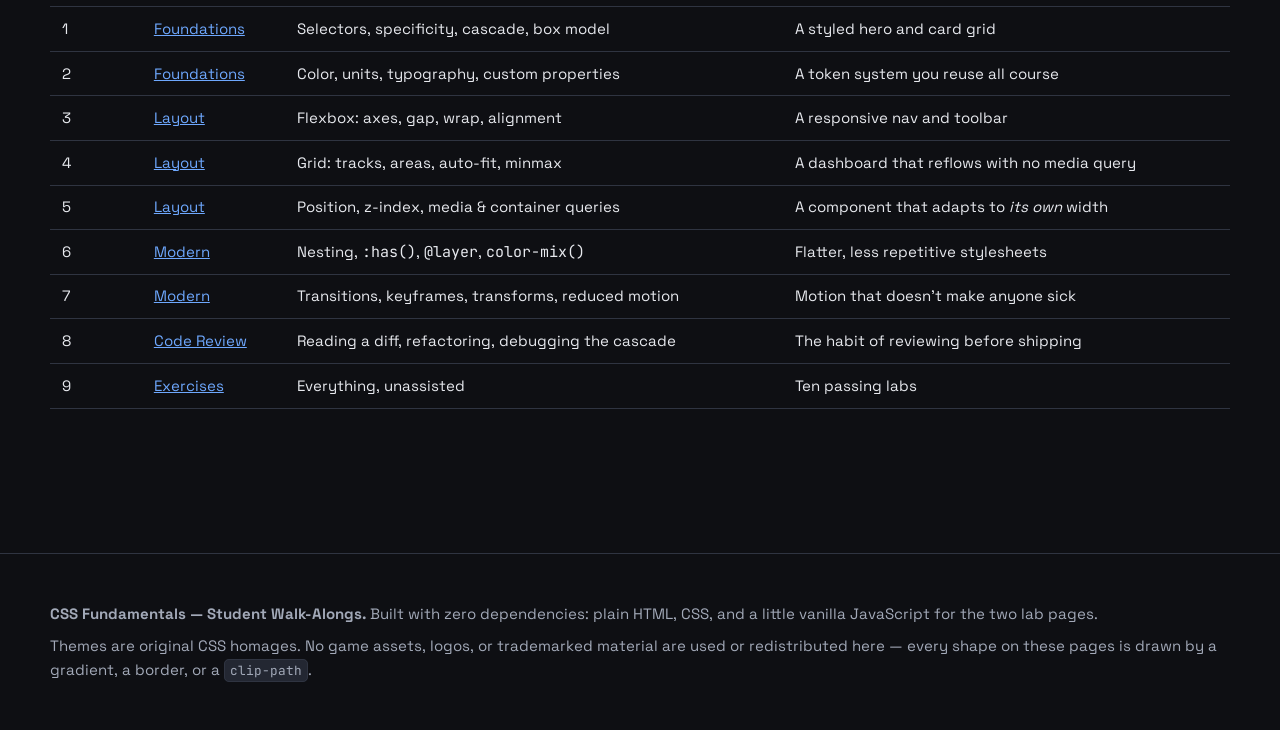
==== commit bcb173bd: "Point clone instructions at the course repository Replace the placeholder org/repo in the README and" ====
--- a/index.html
+++ b/index.html
@@ -126,8 +126,8 @@
         version, from your terminal:
       </p>
       <pre class="code"><i># 1. clone it</i>
-git clone https://github.com/&lt;your-org&gt;/css-fundamentals.git
-cd css-fundamentals
+git clone https://github.com/diabeatz96/CSS-CSC436.git
+cd CSS-CSC436
 
 <i># 2. open it — there is no build step, no npm install, nothing to compile</i>
 open index.html          <i># macOS</i>
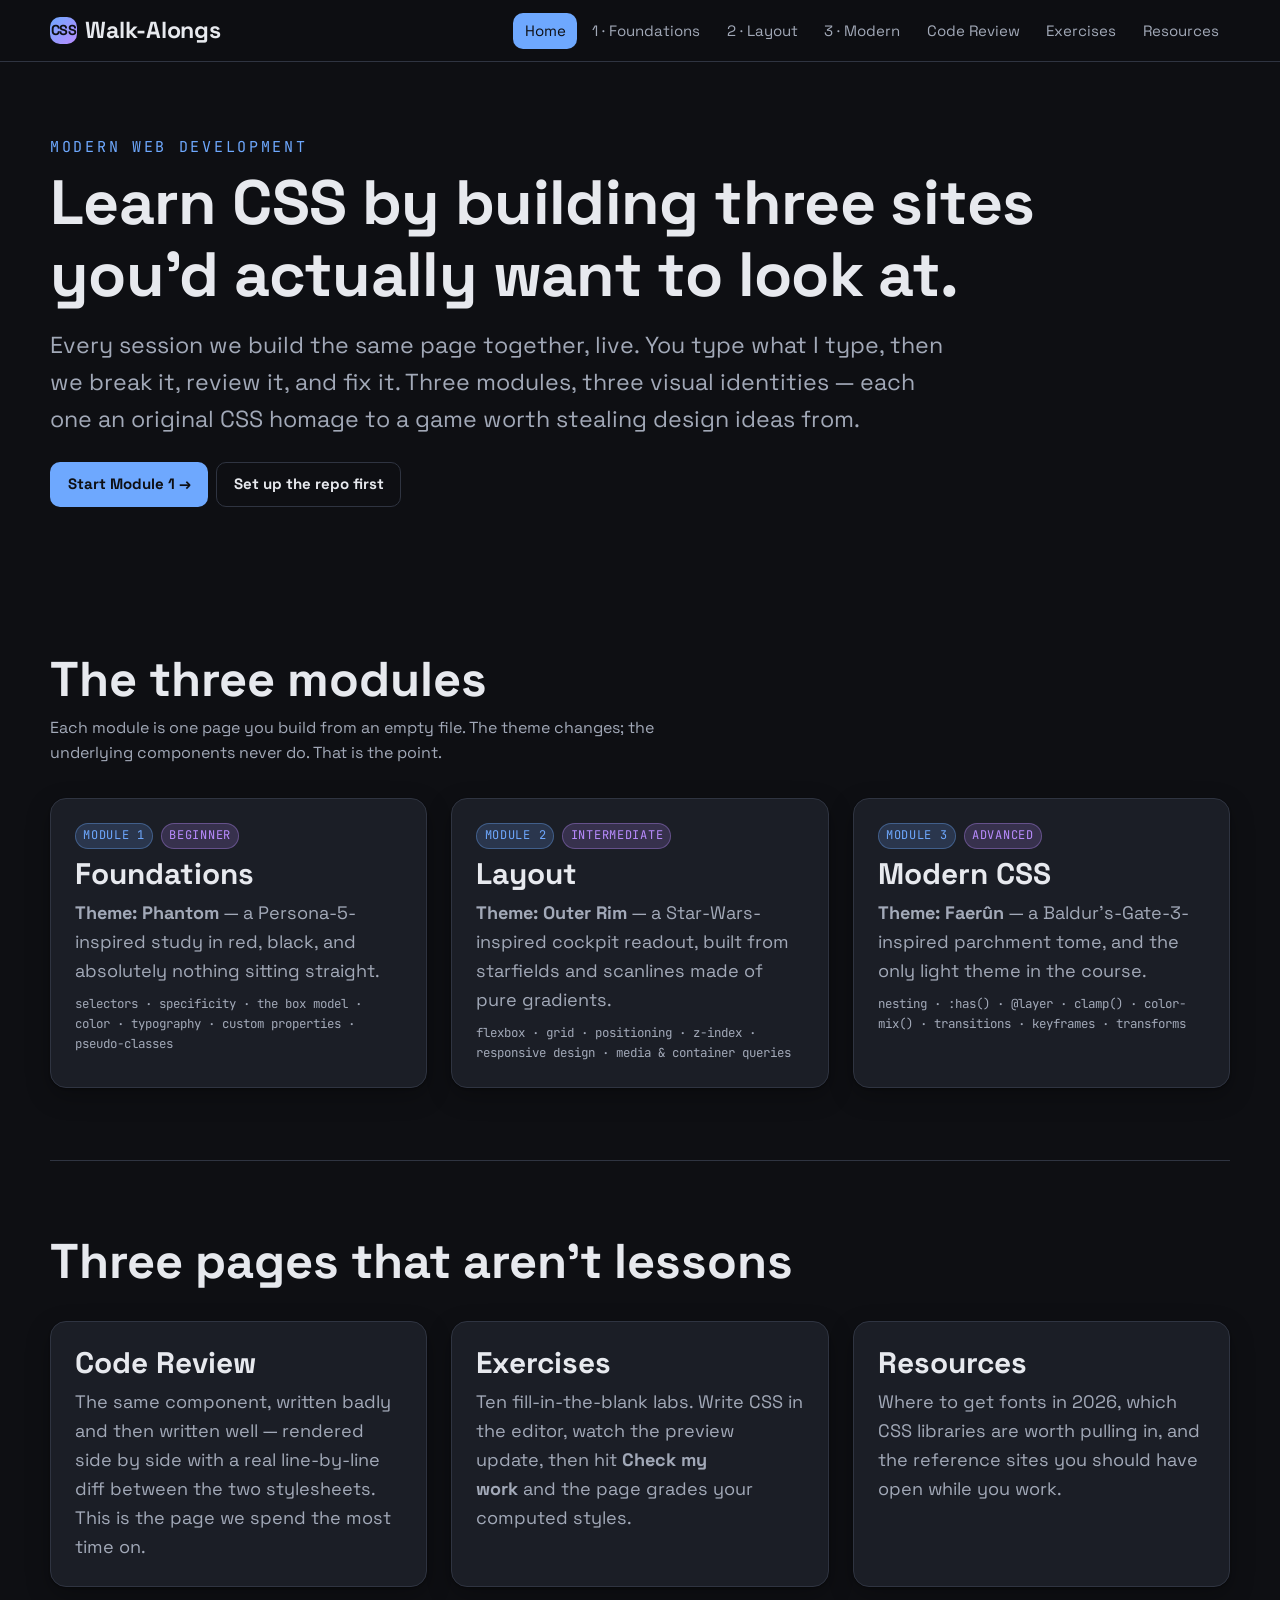
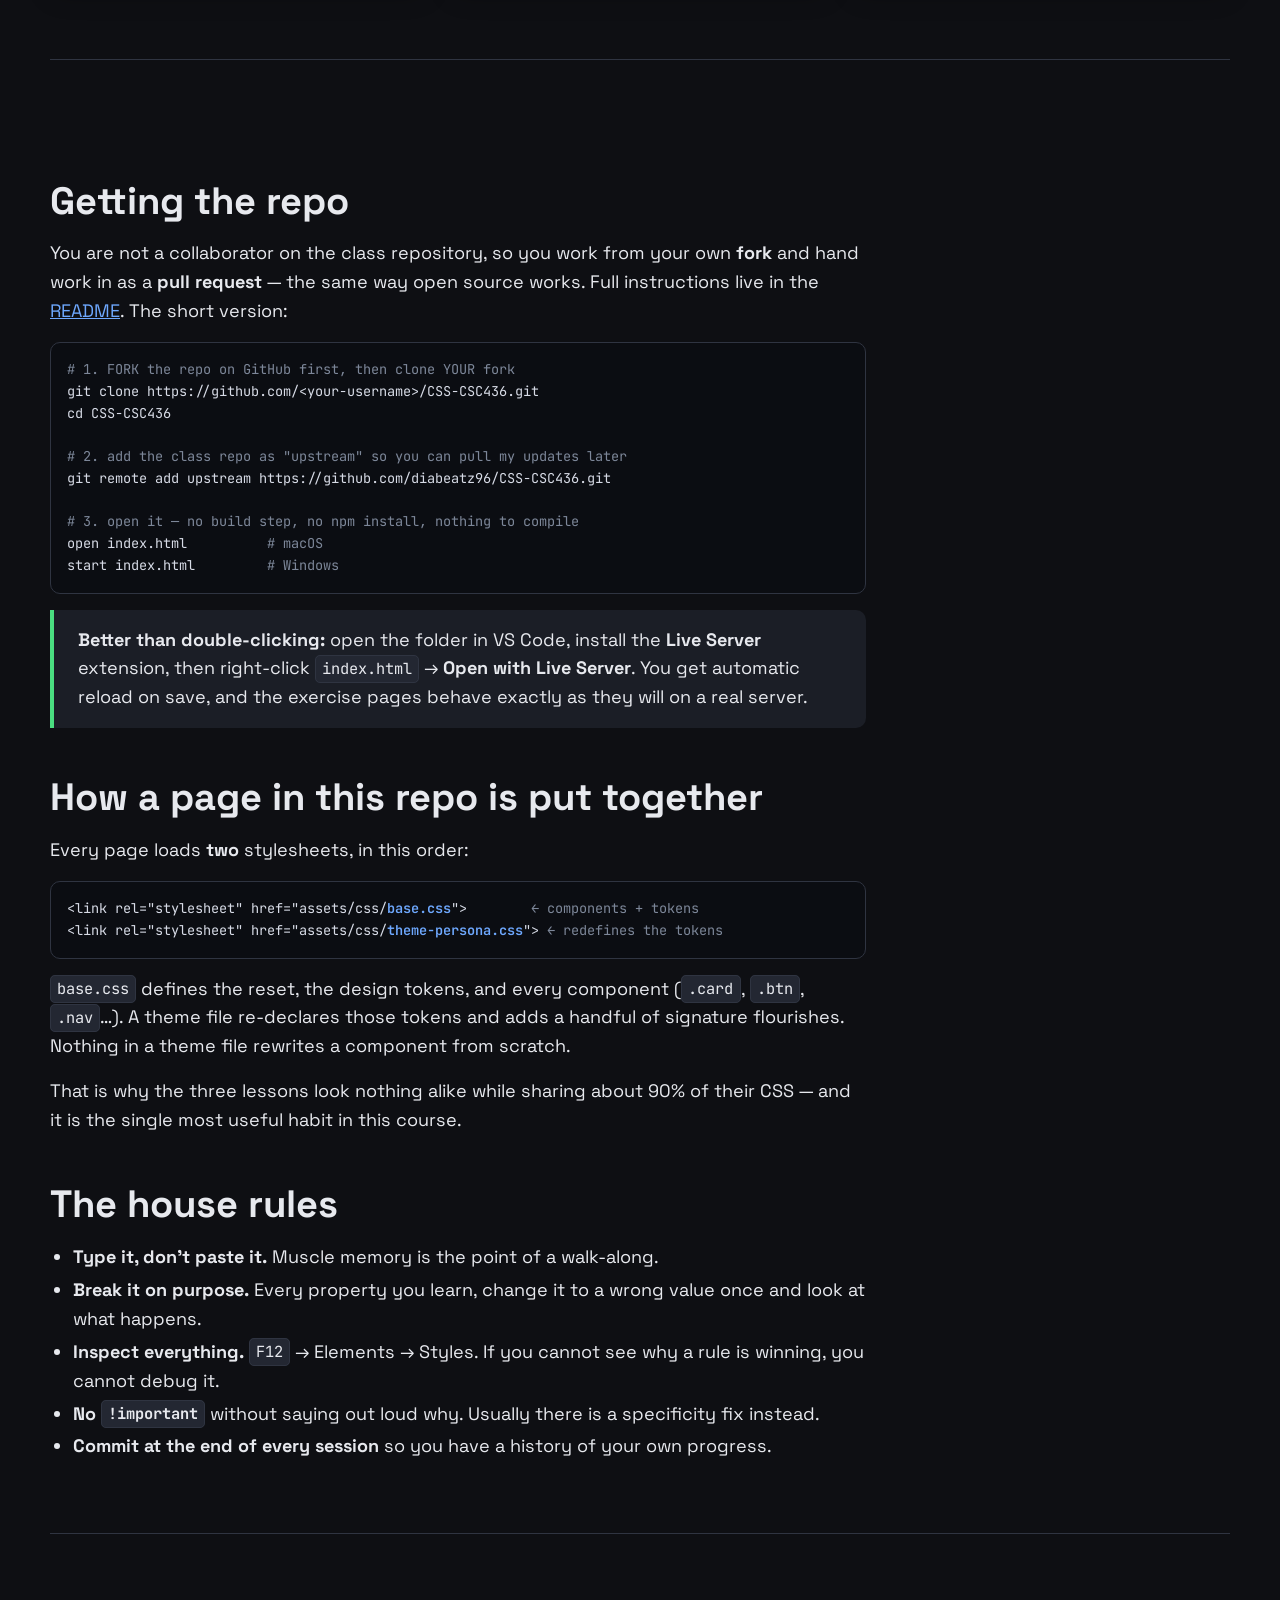
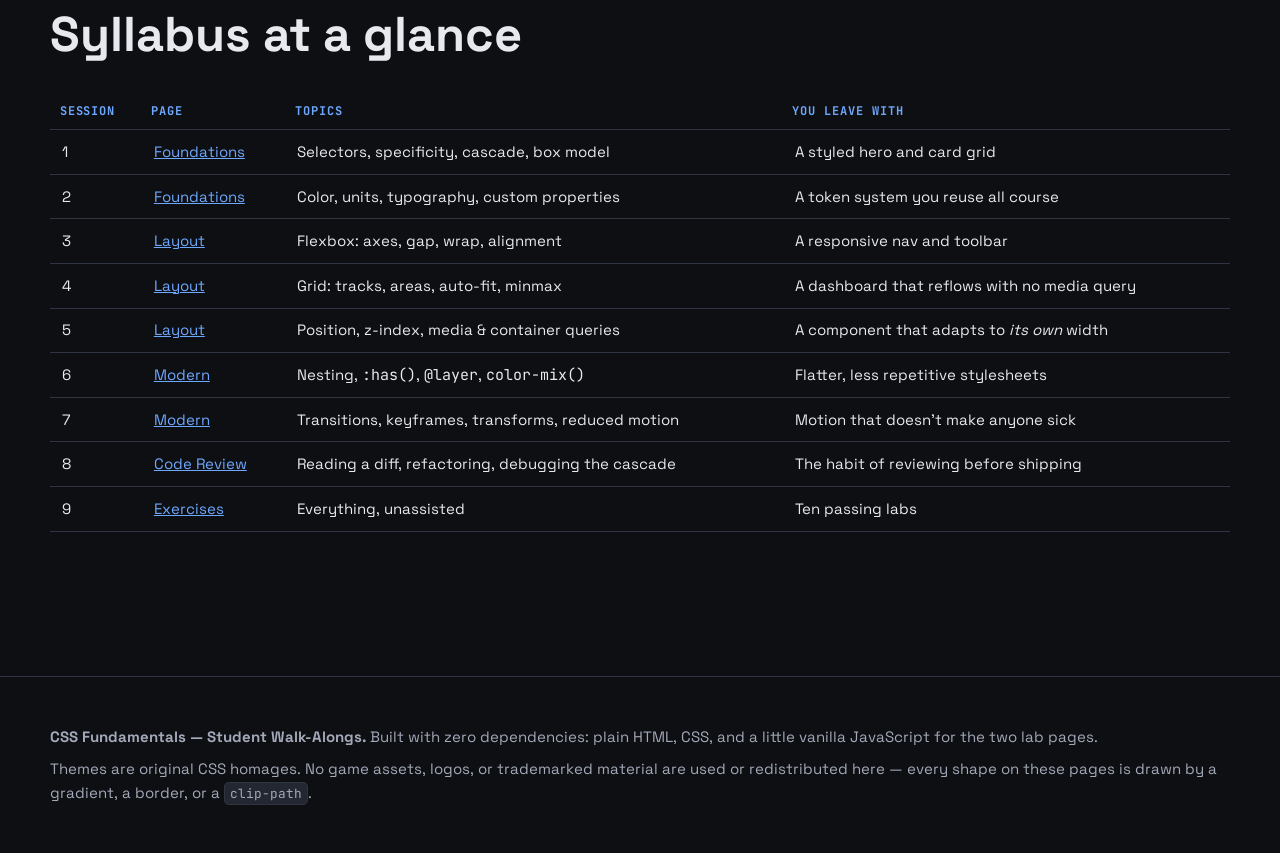
==== commit 0d8225ea: "Switch the student workflow to fork and pull request Students are not collaborators on the class rep" ====
--- a/index.html
+++ b/index.html
@@ -122,14 +122,19 @@
     <div class="prose">
       <h2>Getting the repo</h2>
       <p>
-        Full instructions live in the <a href="README.md">README</a>. The short
-        version, from your terminal:
-      </p>
-      <pre class="code"><i># 1. clone it</i>
-git clone https://github.com/diabeatz96/CSS-CSC436.git
+        You are not a collaborator on the class repository, so you work from
+        your own <b>fork</b> and hand work in as a <b>pull request</b> — the
+        same way open source works. Full instructions live in the
+        <a href="README.md">README</a>. The short version:
+      </p>
+      <pre class="code"><i># 1. FORK the repo on GitHub first, then clone YOUR fork</i>
+git clone https://github.com/&lt;your-username&gt;/CSS-CSC436.git
 cd CSS-CSC436
 
-<i># 2. open it — there is no build step, no npm install, nothing to compile</i>
+<i># 2. add the class repo as "upstream" so you can pull my updates later</i>
+git remote add upstream https://github.com/diabeatz96/CSS-CSC436.git
+
+<i># 3. open it — no build step, no npm install, nothing to compile</i>
 open index.html          <i># macOS</i>
 start index.html         <i># Windows</i></pre>
       <div class="note note--tip">
